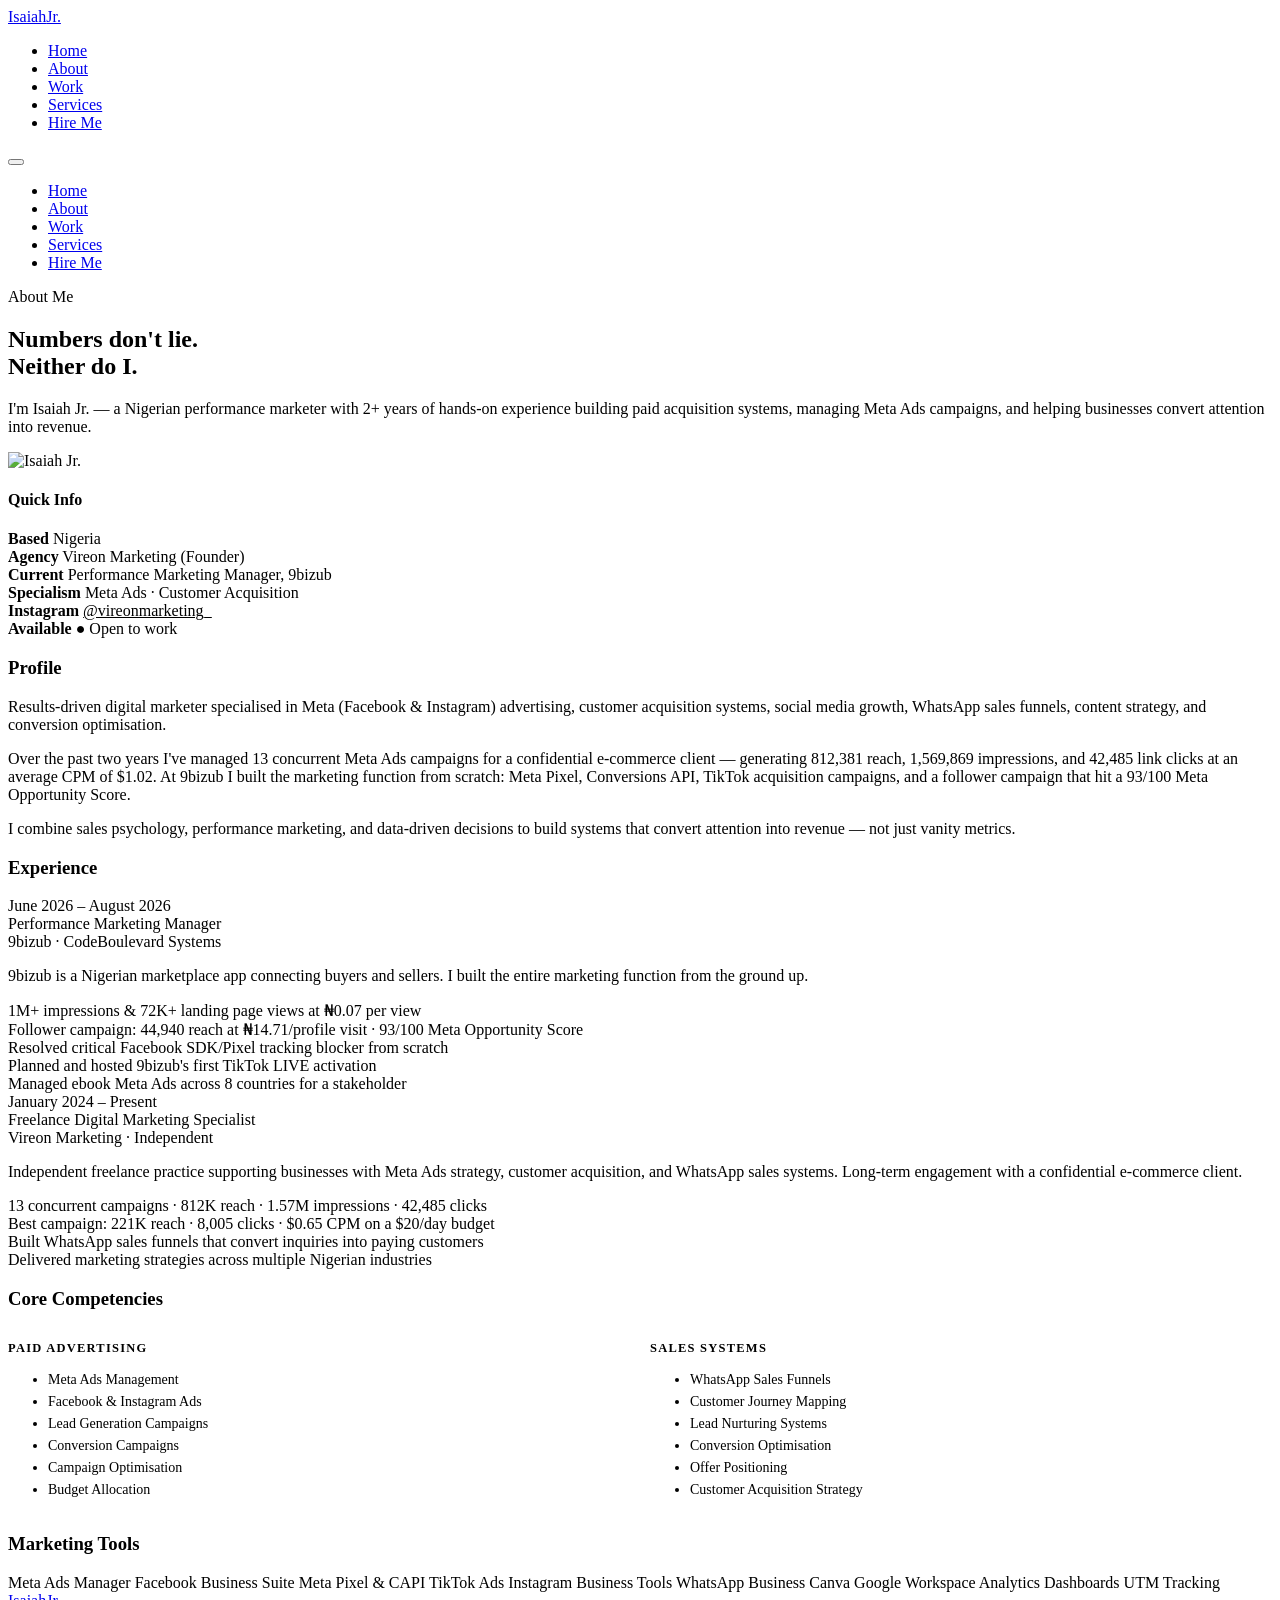
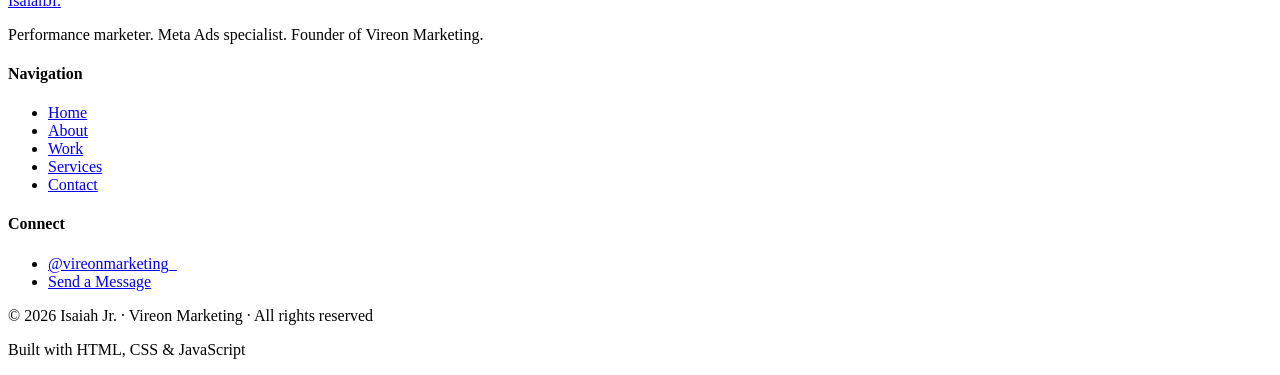
==== about.html @ 8ff554e5 "Add files via upload" ====
<!DOCTYPE html>
<html lang="en">
<head>
  <meta charset="UTF-8" />
  <meta name="viewport" content="width=device-width, initial-scale=1.0" />
  <title>About — Isaiah Jr.</title>
  <meta name="description" content="Isaiah Jr. — Nigerian performance marketer with 2+ years experience in Meta Ads, customer acquisition, and digital marketing strategy." />
  <link rel="stylesheet" href="css/style.css" />
</head>
<body>

<nav class="navbar">
  <div class="navbar-inner">
    <a href="index.html" class="nav-logo">Isaiah<span>Jr.</span></a>
    <ul class="nav-links">
      <li><a href="index.html">Home</a></li>
      <li><a href="about.html" class="active">About</a></li>
      <li><a href="work.html">Work</a></li>
      <li><a href="services.html">Services</a></li>
      <li><a href="contact.html" class="nav-cta">Hire Me</a></li>
    </ul>
    <button class="hamburger" aria-label="Toggle menu"><span></span><span></span><span></span></button>
  </div>
  <ul class="mobile-menu">
    <li><a href="index.html">Home</a></li>
    <li><a href="about.html">About</a></li>
    <li><a href="work.html">Work</a></li>
    <li><a href="services.html">Services</a></li>
    <li><a href="contact.html">Hire Me</a></li>
  </ul>
</nav>

<main>
  <section class="page-hero">
    <div class="container">
      <span class="eyebrow">About Me</span>
      <h1>Numbers don't lie.<br /><span class="text-red">Neither do I.</span></h1>
      <p>
        I'm Isaiah Jr. — a Nigerian performance marketer with 2+ years of hands-on experience
        building paid acquisition systems, managing Meta Ads campaigns, and helping businesses
        convert attention into revenue.
      </p>
    </div>
  </section>

  <section class="section">
    <div class="container">
      <div class="about-grid">

        <!-- Left: Photo + quick facts -->
        <aside class="about-photo-col reveal">
          <img src="img/isaiah.jpg" alt="Isaiah Jr." class="about-photo" />
          <div class="about-quick">
            <h4>Quick Info</h4>
            <div class="qitem"><strong>Based</strong> Nigeria</div>
            <div class="qitem"><strong>Agency</strong> Vireon Marketing (Founder)</div>
            <div class="qitem"><strong>Current</strong> Performance Marketing Manager, 9bizub</div>
            <div class="qitem"><strong>Specialism</strong> Meta Ads · Customer Acquisition</div>
            <div class="qitem"><strong>Instagram</strong> <a href="https://instagram.com/vireonmarketing_" target="_blank" rel="noopener" style="color:var(--red)">@vireonmarketing_</a></div>
            <div class="qitem"><strong>Available</strong> <span style="color:var(--success)">● Open to work</span></div>
          </div>
        </aside>

        <!-- Right: Content -->
        <div class="about-content">

          <div class="about-block reveal">
            <h3>Profile</h3>
            <p style="margin-bottom:14px;">
              Results-driven digital marketer specialised in Meta (Facebook &amp; Instagram) advertising,
              customer acquisition systems, social media growth, WhatsApp sales funnels, content strategy,
              and conversion optimisation.
            </p>
            <p style="margin-bottom:14px;">
              Over the past two years I've managed 13 concurrent Meta Ads campaigns for a confidential
              e-commerce client — generating 812,381 reach, 1,569,869 impressions, and 42,485 link
              clicks at an average CPM of $1.02. At 9bizub I built the marketing function from scratch:
              Meta Pixel, Conversions API, TikTok acquisition campaigns, and a follower campaign that
              hit a 93/100 Meta Opportunity Score.
            </p>
            <p>
              I combine sales psychology, performance marketing, and data-driven decisions to build
              systems that convert attention into revenue — not just vanity metrics.
            </p>
          </div>

          <div class="about-block reveal d1">
            <h3>Experience</h3>
            <div class="timeline">

              <div class="tl-item">
                <div class="tl-date">June 2026 – August 2026</div>
                <div class="tl-role">Performance Marketing Manager</div>
                <div class="tl-company">9bizub · CodeBoulevard Systems</div>
                <p class="tl-desc">
                  9bizub is a Nigerian marketplace app connecting buyers and sellers. I built
                  the entire marketing function from the ground up.
                </p>
                <div class="tl-wins">
                  <div class="tl-win">1M+ impressions &amp; 72K+ landing page views at ₦0.07 per view</div>
                  <div class="tl-win">Follower campaign: 44,940 reach at ₦14.71/profile visit · 93/100 Meta Opportunity Score</div>
                  <div class="tl-win">Resolved critical Facebook SDK/Pixel tracking blocker from scratch</div>
                  <div class="tl-win">Planned and hosted 9bizub's first TikTok LIVE activation</div>
                  <div class="tl-win">Managed ebook Meta Ads across 8 countries for a stakeholder</div>
                </div>
              </div>

              <div class="tl-item">
                <div class="tl-date">January 2024 – Present</div>
                <div class="tl-role">Freelance Digital Marketing Specialist</div>
                <div class="tl-company">Vireon Marketing · Independent</div>
                <p class="tl-desc">
                  Independent freelance practice supporting businesses with Meta Ads strategy,
                  customer acquisition, and WhatsApp sales systems. Long-term engagement with
                  a confidential e-commerce client.
                </p>
                <div class="tl-wins">
                  <div class="tl-win">13 concurrent campaigns · 812K reach · 1.57M impressions · 42,485 clicks</div>
                  <div class="tl-win">Best campaign: 221K reach · 8,005 clicks · $0.65 CPM on a $20/day budget</div>
                  <div class="tl-win">Built WhatsApp sales funnels that convert inquiries into paying customers</div>
                  <div class="tl-win">Delivered marketing strategies across multiple Nigerian industries</div>
                </div>
              </div>

            </div>
          </div>

          <div class="about-block reveal d2">
            <h3>Core Competencies</h3>
            <div style="display:grid;grid-template-columns:1fr 1fr;gap:20px;margin-top:4px;">
              <div>
                <p style="font-size:.78rem;font-weight:700;letter-spacing:.1em;text-transform:uppercase;color:var(--red);margin-bottom:10px;">Paid Advertising</p>
                <ul style="display:flex;flex-direction:column;gap:6px;">
                  <li style="font-size:.875rem;color:var(--muted);">Meta Ads Management</li>
                  <li style="font-size:.875rem;color:var(--muted);">Facebook &amp; Instagram Ads</li>
                  <li style="font-size:.875rem;color:var(--muted);">Lead Generation Campaigns</li>
                  <li style="font-size:.875rem;color:var(--muted);">Conversion Campaigns</li>
                  <li style="font-size:.875rem;color:var(--muted);">Campaign Optimisation</li>
                  <li style="font-size:.875rem;color:var(--muted);">Budget Allocation</li>
                </ul>
              </div>
              <div>
                <p style="font-size:.78rem;font-weight:700;letter-spacing:.1em;text-transform:uppercase;color:var(--red);margin-bottom:10px;">Sales Systems</p>
                <ul style="display:flex;flex-direction:column;gap:6px;">
                  <li style="font-size:.875rem;color:var(--muted);">WhatsApp Sales Funnels</li>
                  <li style="font-size:.875rem;color:var(--muted);">Customer Journey Mapping</li>
                  <li style="font-size:.875rem;color:var(--muted);">Lead Nurturing Systems</li>
                  <li style="font-size:.875rem;color:var(--muted);">Conversion Optimisation</li>
                  <li style="font-size:.875rem;color:var(--muted);">Offer Positioning</li>
                  <li style="font-size:.875rem;color:var(--muted);">Customer Acquisition Strategy</li>
                </ul>
              </div>
            </div>
          </div>

          <div class="about-block reveal d3">
            <h3>Marketing Tools</h3>
            <div class="tools-grid">
              <span class="tool-pill"><span class="tool-dot"></span>Meta Ads Manager</span>
              <span class="tool-pill"><span class="tool-dot"></span>Facebook Business Suite</span>
              <span class="tool-pill"><span class="tool-dot"></span>Meta Pixel &amp; CAPI</span>
              <span class="tool-pill"><span class="tool-dot"></span>TikTok Ads</span>
              <span class="tool-pill"><span class="tool-dot"></span>Instagram Business Tools</span>
              <span class="tool-pill"><span class="tool-dot"></span>WhatsApp Business</span>
              <span class="tool-pill"><span class="tool-dot"></span>Canva</span>
              <span class="tool-pill"><span class="tool-dot"></span>Google Workspace</span>
              <span class="tool-pill"><span class="tool-dot"></span>Analytics Dashboards</span>
              <span class="tool-pill"><span class="tool-dot"></span>UTM Tracking</span>
            </div>
          </div>

        </div>
      </div>
    </div>
  </section>
</main>

<footer>
  <div class="footer-inner">
    <div class="footer-top">
      <div class="footer-brand">
        <a href="index.html" class="nav-logo">Isaiah<span>Jr.</span></a>
        <p>Performance marketer. Meta Ads specialist. Founder of Vireon Marketing.</p>
      </div>
      <nav class="footer-col">
        <h4>Navigation</h4>
        <ul>
          <li><a href="index.html">Home</a></li>
          <li><a href="about.html">About</a></li>
          <li><a href="work.html">Work</a></li>
          <li><a href="services.html">Services</a></li>
          <li><a href="contact.html">Contact</a></li>
        </ul>
      </nav>
      <div class="footer-col">
        <h4>Connect</h4>
        <ul>
          <li><a href="https://instagram.com/vireonmarketing_" target="_blank" rel="noopener">@vireonmarketing_</a></li>
          <li><a href="contact.html">Send a Message</a></li>
        </ul>
      </div>
    </div>
    <div class="footer-bottom">
      <p class="text-muted">&copy; 2026 Isaiah Jr. · Vireon Marketing · All rights reserved</p>
      <p class="text-muted">Built with HTML, CSS &amp; JavaScript</p>
    </div>
  </div>
</footer>

<script src="js/main.js"></script>
</body>
</html>
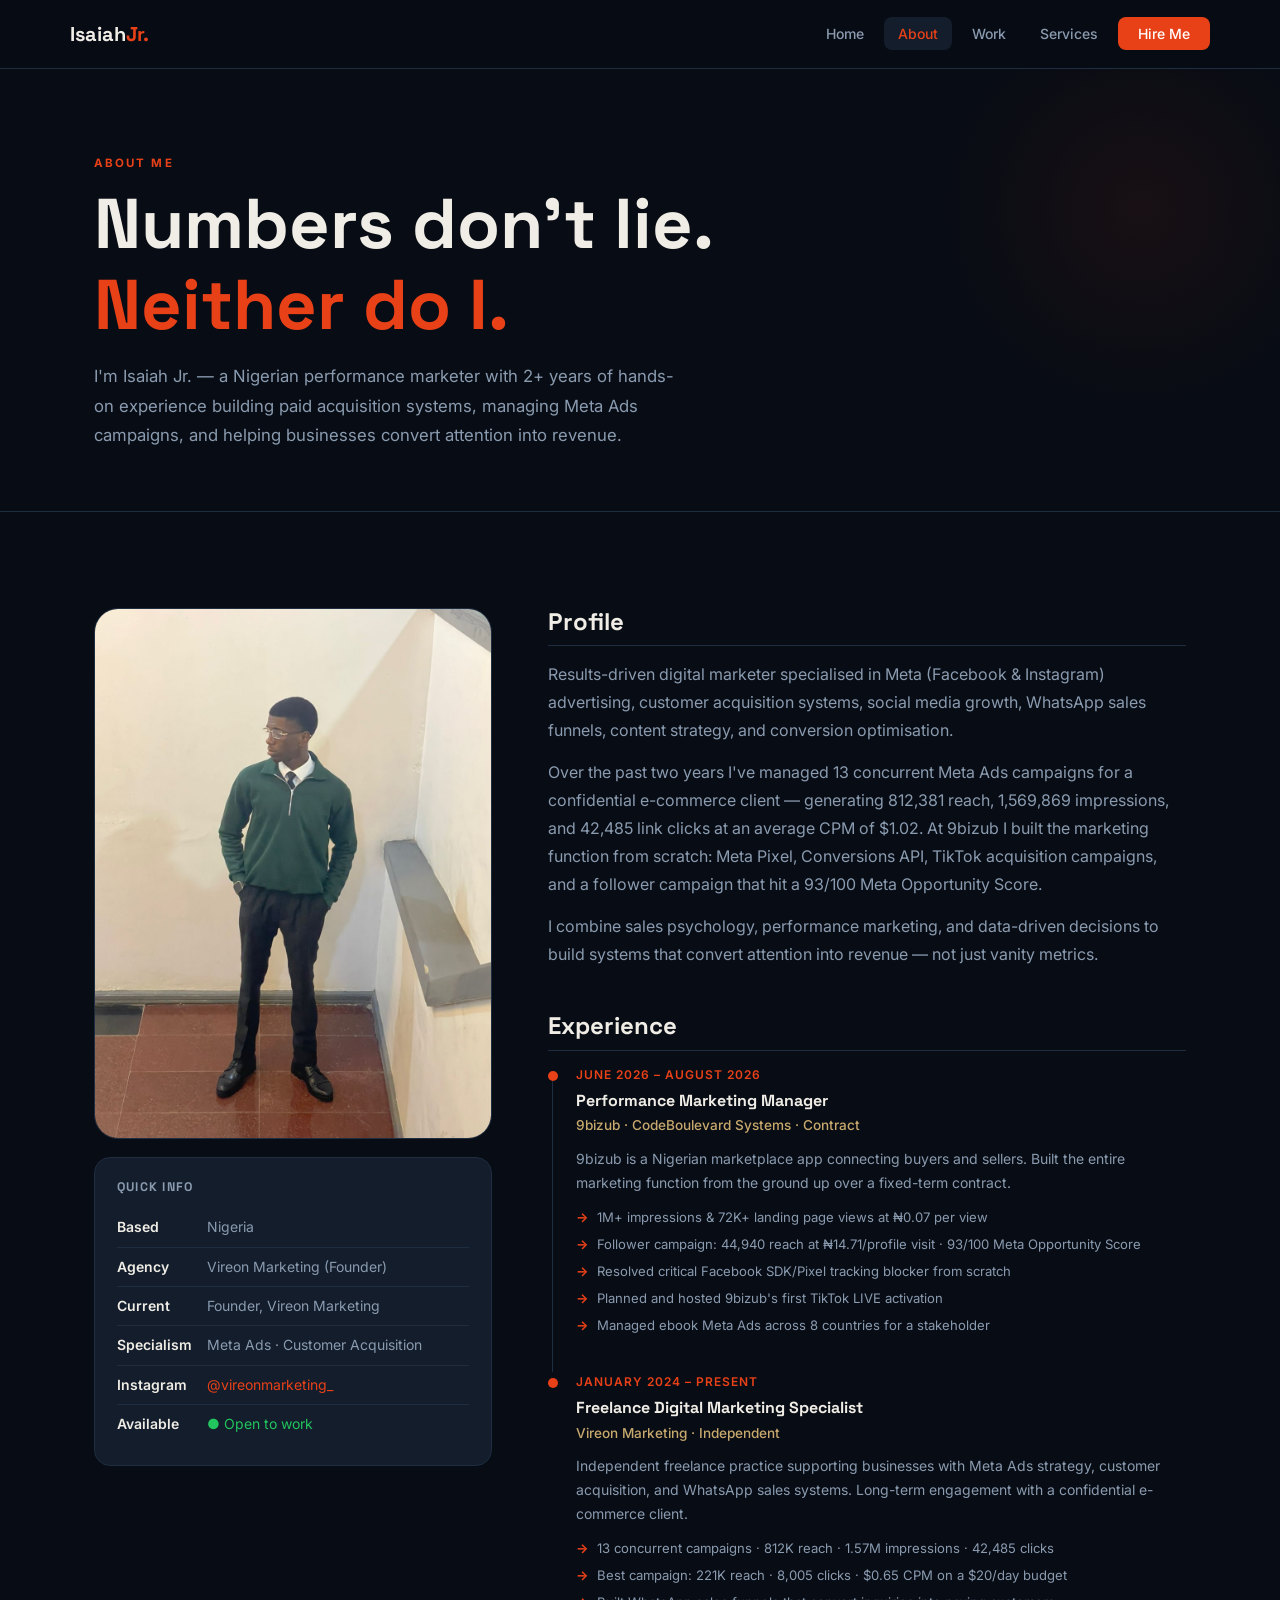
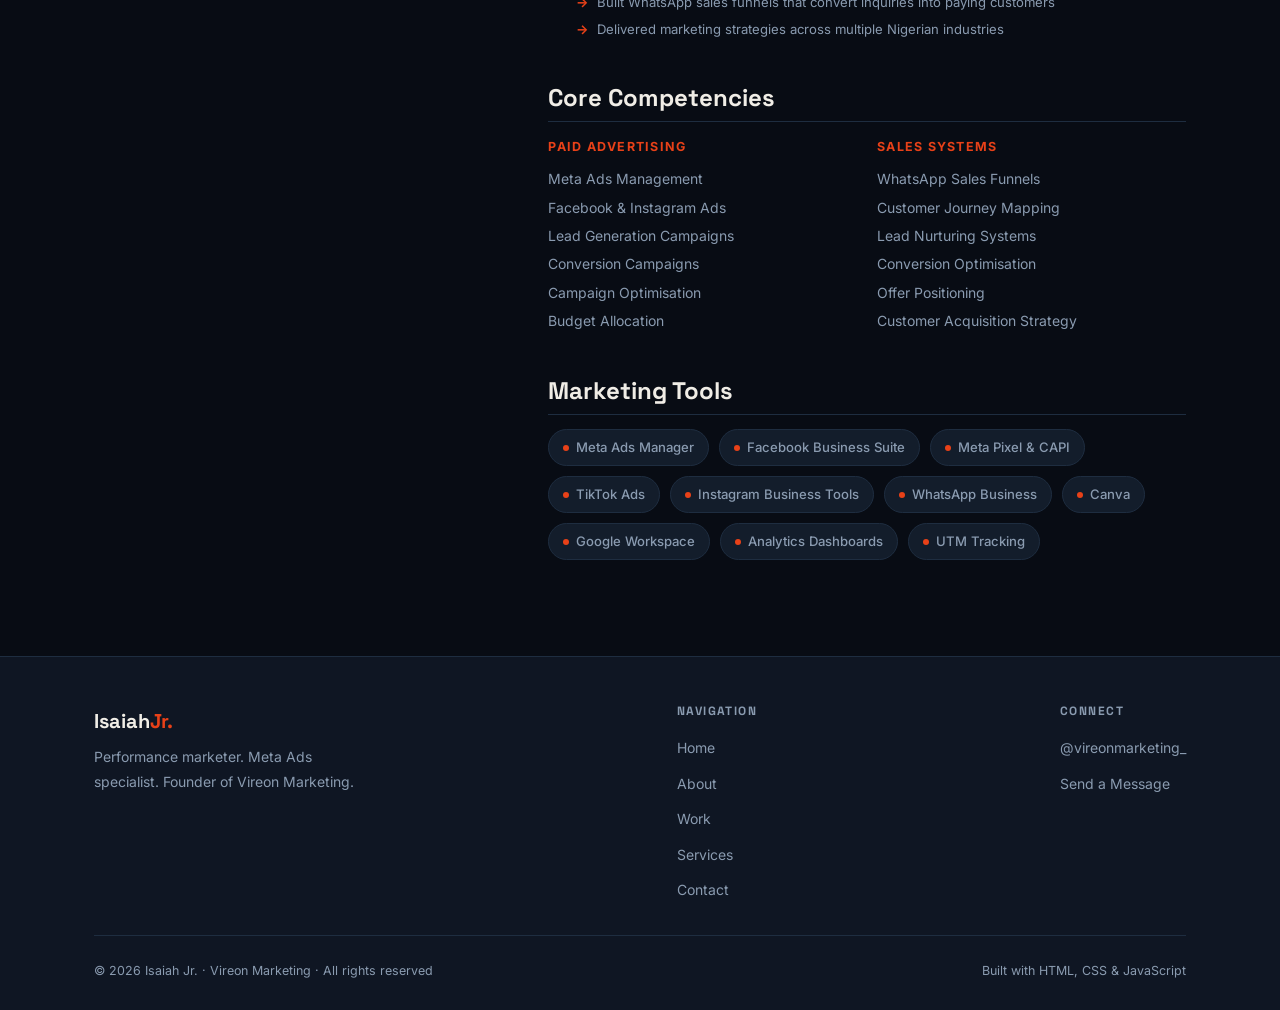
==== commit 86c2db19: "Update about.html" ====
--- a/about.html
+++ b/about.html
@@ -10,6 +10,7 @@
 <body>
 
 <nav class="navbar">
+  <input type="checkbox" id="nav-toggle" />
   <div class="navbar-inner">
     <a href="index.html" class="nav-logo">Isaiah<span>Jr.</span></a>
     <ul class="nav-links">
@@ -19,7 +20,9 @@
       <li><a href="services.html">Services</a></li>
       <li><a href="contact.html" class="nav-cta">Hire Me</a></li>
     </ul>
-    <button class="hamburger" aria-label="Toggle menu"><span></span><span></span><span></span></button>
+    <label for="nav-toggle" class="hamburger" aria-label="Toggle menu">
+      <span></span><span></span><span></span>
+    </label>
   </div>
   <ul class="mobile-menu">
     <li><a href="index.html">Home</a></li>
@@ -47,24 +50,22 @@
     <div class="container">
       <div class="about-grid">
 
-        <!-- Left: Photo + quick facts -->
-        <aside class="about-photo-col reveal">
+        <aside class="about-photo-col">
           <img src="img/isaiah.jpg" alt="Isaiah Jr." class="about-photo" />
           <div class="about-quick">
             <h4>Quick Info</h4>
             <div class="qitem"><strong>Based</strong> Nigeria</div>
             <div class="qitem"><strong>Agency</strong> Vireon Marketing (Founder)</div>
-            <div class="qitem"><strong>Current</strong> Performance Marketing Manager, 9bizub</div>
+            <div class="qitem"><strong>Current</strong> Founder, Vireon Marketing</div>
             <div class="qitem"><strong>Specialism</strong> Meta Ads · Customer Acquisition</div>
             <div class="qitem"><strong>Instagram</strong> <a href="https://instagram.com/vireonmarketing_" target="_blank" rel="noopener" style="color:var(--red)">@vireonmarketing_</a></div>
             <div class="qitem"><strong>Available</strong> <span style="color:var(--success)">● Open to work</span></div>
           </div>
         </aside>
 
-        <!-- Right: Content -->
         <div class="about-content">
 
-          <div class="about-block reveal">
+          <div class="about-block">
             <h3>Profile</h3>
             <p style="margin-bottom:14px;">
               Results-driven digital marketer specialised in Meta (Facebook &amp; Instagram) advertising,
@@ -84,17 +85,17 @@
             </p>
           </div>
 
-          <div class="about-block reveal d1">
+          <div class="about-block">
             <h3>Experience</h3>
             <div class="timeline">
 
               <div class="tl-item">
                 <div class="tl-date">June 2026 – August 2026</div>
                 <div class="tl-role">Performance Marketing Manager</div>
-                <div class="tl-company">9bizub · CodeBoulevard Systems</div>
+                <div class="tl-company">9bizub · CodeBoulevard Systems · Contract</div>
                 <p class="tl-desc">
-                  9bizub is a Nigerian marketplace app connecting buyers and sellers. I built
-                  the entire marketing function from the ground up.
+                  9bizub is a Nigerian marketplace app connecting buyers and sellers. Built the
+                  entire marketing function from the ground up over a fixed-term contract.
                 </p>
                 <div class="tl-wins">
                   <div class="tl-win">1M+ impressions &amp; 72K+ landing page views at ₦0.07 per view</div>
@@ -125,7 +126,7 @@
             </div>
           </div>
 
-          <div class="about-block reveal d2">
+          <div class="about-block">
             <h3>Core Competencies</h3>
             <div style="display:grid;grid-template-columns:1fr 1fr;gap:20px;margin-top:4px;">
               <div>
@@ -153,7 +154,7 @@
             </div>
           </div>
 
-          <div class="about-block reveal d3">
+          <div class="about-block">
             <h3>Marketing Tools</h3>
             <div class="tools-grid">
               <span class="tool-pill"><span class="tool-dot"></span>Meta Ads Manager</span>
--- a/css/style.css
+++ b/css/style.css
@@ -0,0 +1,311 @@
+/* ============================================
+   ISAIAH JR. — PROFESSIONAL PORTFOLIO
+   Performance Marketing | Meta Ads Specialist
+   ============================================ */
+
+@import url('https://fonts.googleapis.com/css2?family=Space+Grotesk:wght@300;400;500;600;700&family=Inter:wght@300;400;500;600&display=swap');
+
+:root {
+  --bg:        #080C14;
+  --bg2:       #0F1623;
+  --bg3:       #131D2B;
+  --red:       #E84118;
+  --red2:      #C4360F;
+  --gold:      #C8A96E;
+  --gold2:     #E2C898;
+  --text:      #F0EDE6;
+  --muted:     #8A9BB0;
+  --border:    #1E2D40;
+  --success:   #22C55E;
+  --danger:    #EF4444;
+  --fd:        'Space Grotesk', sans-serif;
+  --fb:        'Inter', sans-serif;
+  --r:         8px;
+  --rl:        16px;
+  --rx:        24px;
+  --sh:        0 4px 24px rgba(0,0,0,.35);
+  --shl:       0 12px 48px rgba(0,0,0,.5);
+  --ease:      all .3s cubic-bezier(.4,0,.2,1);
+}
+
+*,*::before,*::after{box-sizing:border-box;margin:0;padding:0}
+html{scroll-behavior:smooth;font-size:16px}
+body{background:var(--bg);color:var(--text);font-family:var(--fb);line-height:1.6;overflow-x:hidden}
+img{max-width:100%;display:block}
+a{color:inherit;text-decoration:none}
+ul{list-style:none}
+button{cursor:pointer;border:none;background:none;font-family:inherit}
+input,textarea,select{font-family:inherit}
+
+h1,h2,h3,h4{font-family:var(--fd);font-weight:700;line-height:1.15}
+h1{font-size:clamp(2.6rem,5.5vw,4.4rem)}
+h2{font-size:clamp(1.8rem,3.5vw,2.8rem)}
+h3{font-size:clamp(1.1rem,2vw,1.5rem)}
+h4{font-size:1rem}
+p{color:var(--muted);line-height:1.75}
+
+/* ---- LAYOUT ---- */
+.container{max-width:1140px;margin:0 auto;padding:0 24px}
+.section{padding:96px 0}
+.section-sm{padding:64px 0}
+.eyebrow{display:inline-block;font-size:.72rem;font-weight:700;letter-spacing:.18em;text-transform:uppercase;color:var(--red);margin-bottom:12px}
+.divider-red{height:3px;width:48px;background:var(--red);border-radius:2px;margin:14px 0 0}
+.divider-red.center{margin:14px auto 0}
+.text-red{color:var(--red)}
+.text-gold{color:var(--gold)}
+.text-muted{color:var(--muted)}
+
+/* ---- NAV ---- */
+.navbar{position:sticky;top:0;z-index:1000;background:rgba(8,12,20,.92);backdrop-filter:blur(14px);border-bottom:1px solid var(--border);padding:0 24px}
+.navbar-inner{max-width:1140px;margin:0 auto;display:flex;align-items:center;justify-content:space-between;height:68px}
+.nav-logo{font-family:var(--fd);font-size:1.25rem;font-weight:700;color:var(--text)}
+.nav-logo span{color:var(--red)}
+.nav-links{display:flex;align-items:center;gap:6px}
+.nav-links a{font-size:.875rem;font-weight:500;color:var(--muted);padding:8px 14px;border-radius:var(--r);transition:var(--ease)}
+.nav-links a:hover,.nav-links a.active{color:var(--text);background:var(--bg3)}
+.nav-links a.active{color:var(--red)}
+.nav-cta{background:var(--red)!important;color:#fff!important;padding:8px 20px!important}
+.nav-cta:hover{background:var(--red2)!important}
+.hamburger{display:none;flex-direction:column;gap:5px;padding:8px;border-radius:var(--r);transition:var(--ease);cursor:pointer}
+.hamburger span{display:block;width:24px;height:2px;background:var(--text);border-radius:2px;transition:var(--ease)}
+.mobile-menu{display:none;flex-direction:column;padding:12px 0 20px;border-top:1px solid var(--border);gap:4px}
+.mobile-menu a{font-size:.95rem;font-weight:500;color:var(--muted);padding:12px 16px;border-radius:var(--r);transition:var(--ease)}
+.mobile-menu a:hover,.mobile-menu a.active{color:var(--text);background:var(--bg3)}
+
+/* ---- NAV MOBILE TOGGLE (CSS only) ---- */
+#nav-toggle{display:none}
+#nav-toggle:checked ~ .mobile-menu{display:flex}
+#nav-toggle:checked ~ .navbar-inner .hamburger span:nth-child(1){transform:translateY(7px) rotate(45deg)}
+#nav-toggle:checked ~ .navbar-inner .hamburger span:nth-child(2){opacity:0}
+#nav-toggle:checked ~ .navbar-inner .hamburger span:nth-child(3){transform:translateY(-7px) rotate(-45deg)}
+
+/* ---- BUTTONS ---- */
+.btn{display:inline-flex;align-items:center;gap:8px;padding:13px 28px;border-radius:var(--r);font-family:var(--fd);font-size:.9rem;font-weight:600;letter-spacing:.02em;transition:var(--ease);cursor:pointer}
+.btn-red{background:var(--red);color:#fff}
+.btn-red:hover{background:var(--red2);transform:translateY(-2px);box-shadow:0 8px 24px rgba(232,65,24,.35)}
+.btn-outline{background:transparent;color:var(--text);border:1.5px solid var(--border)}
+.btn-outline:hover{border-color:var(--muted);transform:translateY(-2px)}
+
+/* ---- CARDS ---- */
+.card{background:var(--bg3);border:1px solid var(--border);border-radius:var(--rl);transition:var(--ease);overflow:hidden}
+.card:hover{border-color:rgba(232,65,24,.3);transform:translateY(-4px);box-shadow:var(--shl)}
+
+/* ---- TAGS ---- */
+.tag{display:inline-block;font-size:.7rem;font-weight:700;letter-spacing:.08em;text-transform:uppercase;padding:4px 10px;border-radius:100px;border:1px solid}
+.tag-red{color:var(--red);border-color:rgba(232,65,24,.3);background:rgba(232,65,24,.08)}
+.tag-gold{color:var(--gold);border-color:rgba(200,169,110,.3);background:rgba(200,169,110,.08)}
+.tag-blue{color:#60A5FA;border-color:rgba(96,165,250,.3);background:rgba(96,165,250,.08)}
+.tag-green{color:var(--success);border-color:rgba(34,197,94,.3);background:rgba(34,197,94,.08)}
+
+/* ---- PAGE HERO ---- */
+.page-hero{padding:80px 0 60px;border-bottom:1px solid var(--border);position:relative;overflow:hidden}
+.page-hero::before{content:'';position:absolute;top:-60px;right:-60px;width:400px;height:400px;background:radial-gradient(circle,rgba(232,65,24,.07) 0%,transparent 70%);pointer-events:none}
+.page-hero h1{color:var(--text)}
+.page-hero p{max-width:580px;margin-top:16px;font-size:1.05rem}
+
+/* ---- SCROLL REVEAL ---- */
+.reveal{opacity:1;transform:translateY(0);transition:opacity .6s ease,transform .6s ease}
+.reveal.visible{opacity:1;transform:translateY(0)}
+.d1{transition-delay:.1s}.d2{transition-delay:.2s}.d3{transition-delay:.3s}.d4{transition-delay:.4s}
+
+/* ---- FOOTER ---- */
+footer{background:var(--bg2);border-top:1px solid var(--border);padding:48px 0 28px}
+.footer-inner{max-width:1140px;margin:0 auto;padding:0 24px;display:flex;flex-direction:column;gap:32px}
+.footer-top{display:flex;justify-content:space-between;align-items:flex-start;gap:32px;flex-wrap:wrap}
+.footer-brand p{font-size:.875rem;max-width:280px;margin-top:8px}
+.footer-col h4{font-family:var(--fd);font-size:.75rem;letter-spacing:.12em;text-transform:uppercase;color:var(--muted);margin-bottom:16px}
+.footer-col ul{display:flex;flex-direction:column;gap:10px}
+.footer-col ul a{font-size:.875rem;color:var(--muted);transition:var(--ease)}
+.footer-col ul a:hover{color:var(--text)}
+.footer-bottom{padding-top:24px;border-top:1px solid var(--border);display:flex;justify-content:space-between;align-items:center;flex-wrap:wrap;gap:12px}
+.footer-bottom p{font-size:.78rem}
+
+/* ============================================
+   HOME PAGE
+   ============================================ */
+.hero{min-height:92vh;display:flex;align-items:center;position:relative;overflow:hidden;padding:80px 0}
+.hero::before{content:'';position:absolute;top:-120px;right:-120px;width:700px;height:700px;background:radial-gradient(circle,rgba(232,65,24,.09) 0%,transparent 65%);pointer-events:none}
+.hero::after{content:'';position:absolute;bottom:-60px;left:-60px;width:500px;height:500px;background:radial-gradient(circle,rgba(200,169,110,.05) 0%,transparent 65%);pointer-events:none}
+.hero-grid{display:grid;grid-template-columns:1.1fr 1fr;align-items:center;gap:64px}
+.hero-content{position:relative;z-index:1}
+.hero-label{display:inline-flex;align-items:center;gap:10px;font-size:.75rem;font-weight:700;letter-spacing:.15em;text-transform:uppercase;color:var(--red);margin-bottom:22px}
+.hero-label::before{content:'';display:block;width:32px;height:2px;background:var(--red)}
+.hero-title{color:var(--text);margin-bottom:22px}
+.hero-title em{color:var(--gold);font-style:normal;display:block}
+.hero-desc{font-size:1.05rem;max-width:500px;margin-bottom:36px}
+.hero-cta{display:flex;gap:14px;flex-wrap:wrap}
+.hero-visual{position:relative;z-index:1;display:flex;justify-content:center}
+.photo-frame{position:relative;display:inline-block}
+.photo-frame::before{content:'';position:absolute;inset:-3px;background:linear-gradient(135deg,var(--red),var(--gold),transparent);border-radius:var(--rx);z-index:-1}
+.hero-photo{width:100%;max-width:400px;aspect-ratio:3/4;object-fit:cover;object-position:center top;border-radius:var(--rx);display:block}
+.photo-badge{position:absolute;bottom:-14px;left:-14px;background:var(--bg2);border:1px solid var(--border);border-radius:var(--rl);padding:12px 16px;display:flex;align-items:center;gap:12px;box-shadow:var(--sh)}
+.badge-dot{width:10px;height:10px;border-radius:50%;background:var(--success);box-shadow:0 0 0 3px rgba(34,197,94,.2);flex-shrink:0}
+.badge-text{font-size:.78rem}
+.badge-text strong{display:block;font-family:var(--fd);font-size:.85rem;color:var(--text)}
+
+/* Stats bar */
+.stats-bar{background:var(--bg2);border-top:1px solid var(--border);border-bottom:1px solid var(--border);padding:44px 0}
+.stats-grid{display:grid;grid-template-columns:repeat(4,1fr);gap:28px;text-align:center}
+.stat-num{font-family:var(--fd);font-size:2.5rem;font-weight:700;color:var(--text);line-height:1;margin-bottom:6px}
+.stat-num .suf{color:var(--red)}
+.stat-lbl{font-size:.72rem;font-weight:600;letter-spacing:.1em;text-transform:uppercase;color:var(--muted)}
+
+/* What I do */
+.services-preview{display:grid;grid-template-columns:repeat(2,1fr);gap:20px}
+.sp-card{padding:28px}
+.sp-icon{font-size:2rem;margin-bottom:14px}
+.sp-card h3{color:var(--text);margin-bottom:8px;font-size:1.1rem}
+
+/* Featured result */
+.result-banner{background:linear-gradient(135deg,rgba(232,65,24,.08),rgba(200,169,110,.06));border:1px solid rgba(232,65,24,.2);border-radius:var(--rx);padding:48px;display:grid;grid-template-columns:1fr 1fr;gap:48px;align-items:center}
+.result-nums{display:grid;grid-template-columns:repeat(2,1fr);gap:20px}
+.rnum{padding:20px;background:rgba(8,12,20,.5);border:1px solid var(--border);border-radius:var(--rl);text-align:center}
+.rnum-val{font-family:var(--fd);font-size:1.8rem;font-weight:700;color:var(--red);line-height:1;display:block;margin-bottom:4px}
+.rnum-lbl{font-size:.7rem;text-transform:uppercase;letter-spacing:.08em}
+
+/* ============================================
+   ABOUT PAGE
+   ============================================ */
+.about-grid{display:grid;grid-template-columns:1fr 1.6fr;gap:56px;align-items:start}
+.about-photo-col{position:sticky;top:88px}
+.about-photo{width:100%;aspect-ratio:3/4;object-fit:cover;object-position:center top;border-radius:var(--rx);border:1px solid var(--border);display:block}
+.about-quick{background:var(--bg3);border:1px solid var(--border);border-radius:var(--rl);padding:22px;margin-top:18px}
+.about-quick h4{font-family:var(--fd);font-size:.78rem;letter-spacing:.1em;text-transform:uppercase;color:var(--muted);margin-bottom:14px}
+.qitem{display:flex;gap:10px;font-size:.875rem;color:var(--muted);padding:8px 0;border-bottom:1px solid var(--border)}
+.qitem:last-child{border-bottom:none}
+.qitem strong{color:var(--text);font-weight:600;min-width:80px;flex-shrink:0}
+.about-content{display:flex;flex-direction:column;gap:44px}
+.about-block h3{color:var(--text);margin-bottom:14px;padding-bottom:10px;border-bottom:1px solid var(--border)}
+
+/* Experience timeline */
+.timeline{display:flex;flex-direction:column;gap:0}
+.tl-item{position:relative;padding-left:28px;padding-bottom:36px}
+.tl-item::before{content:'';position:absolute;left:0;top:6px;width:10px;height:10px;border-radius:50%;background:var(--red);flex-shrink:0}
+.tl-item::after{content:'';position:absolute;left:4px;top:16px;width:1px;bottom:0;background:var(--border)}
+.tl-item:last-child::after{display:none}
+.tl-item:last-child{padding-bottom:0}
+.tl-date{font-size:.75rem;font-weight:600;letter-spacing:.08em;text-transform:uppercase;color:var(--red);margin-bottom:4px}
+.tl-role{font-family:var(--fd);font-size:1rem;font-weight:700;color:var(--text);margin-bottom:2px}
+.tl-company{font-size:.85rem;color:var(--gold);margin-bottom:10px;font-weight:500}
+.tl-desc{font-size:.875rem;line-height:1.7}
+.tl-wins{margin-top:12px;display:flex;flex-direction:column;gap:6px}
+.tl-win{font-size:.82rem;color:var(--muted);display:flex;gap:8px}
+.tl-win::before{content:'→';color:var(--red);font-weight:700;flex-shrink:0}
+
+/* Tools grid */
+.tools-grid{display:flex;flex-wrap:wrap;gap:10px}
+.tool-pill{display:flex;align-items:center;gap:7px;padding:7px 14px;background:var(--bg3);border:1px solid var(--border);border-radius:100px;font-size:.82rem;font-weight:500;color:var(--muted);transition:var(--ease)}
+.tool-pill:hover{border-color:var(--red);color:var(--text)}
+.tool-dot{width:6px;height:6px;border-radius:50%;background:var(--red);flex-shrink:0}
+
+/* ============================================
+   WORK PAGE
+   ============================================ */
+.work-grid{display:flex;flex-direction:column;gap:48px}
+.case-card{border-radius:var(--rx)}
+.case-header{padding:36px 36px 28px;border-bottom:1px solid var(--border)}
+.case-meta{display:flex;gap:10px;flex-wrap:wrap;margin-bottom:16px}
+.case-header h2{color:var(--text);font-size:1.6rem;margin-bottom:10px}
+.case-header p{font-size:.95rem}
+.case-body{padding:28px 36px;display:grid;grid-template-columns:1fr 1fr;gap:32px}
+.case-section h4{font-family:var(--fd);font-size:.78rem;letter-spacing:.1em;text-transform:uppercase;color:var(--muted);margin-bottom:14px}
+.case-results{display:grid;grid-template-columns:repeat(2,1fr);gap:12px}
+.cr-box{background:var(--bg2);border:1px solid var(--border);border-radius:var(--rl);padding:16px;text-align:center}
+.cr-val{font-family:var(--fd);font-size:1.5rem;font-weight:700;color:var(--red);display:block;margin-bottom:3px;line-height:1}
+.cr-lbl{font-size:.68rem;text-transform:uppercase;letter-spacing:.08em}
+.case-points{display:flex;flex-direction:column;gap:8px}
+.case-point{font-size:.875rem;color:var(--muted);display:flex;gap:8px;line-height:1.6}
+.case-point::before{content:'✓';color:var(--success);font-weight:700;flex-shrink:0;margin-top:1px}
+
+/* ============================================
+   SERVICES PAGE
+   ============================================ */
+.services-grid{display:grid;grid-template-columns:repeat(2,1fr);gap:24px}
+.service-card{padding:36px}
+.service-num{font-family:var(--fd);font-size:2.5rem;font-weight:700;color:rgba(232,65,24,.15);line-height:1;margin-bottom:16px}
+.service-card h3{color:var(--text);margin-bottom:12px}
+.service-list{margin-top:16px;display:flex;flex-direction:column;gap:8px}
+.service-item{font-size:.875rem;color:var(--muted);display:flex;gap:8px}
+.service-item::before{content:'→';color:var(--red);font-weight:700;flex-shrink:0}
+.process-grid{display:grid;grid-template-columns:repeat(4,1fr);gap:20px}
+.process-step{text-align:center;padding:28px 20px}
+.step-num{font-family:var(--fd);font-size:2rem;font-weight:700;color:var(--red);line-height:1;margin-bottom:12px}
+.process-step h4{color:var(--text);margin-bottom:8px;font-size:.95rem}
+
+/* ============================================
+   CONTACT PAGE
+   ============================================ */
+.contact-grid{display:grid;grid-template-columns:1fr 1.5fr;gap:56px;align-items:start}
+.contact-info{display:flex;flex-direction:column;gap:28px}
+.contact-intro h2{color:var(--text);margin-bottom:12px}
+.contact-items{display:flex;flex-direction:column;gap:16px}
+.ci{display:flex;gap:14px;align-items:flex-start}
+.ci-icon{width:42px;height:42px;background:var(--bg3);border:1px solid var(--border);border-radius:var(--r);display:flex;align-items:center;justify-content:center;font-size:1rem;flex-shrink:0}
+.ci-text strong{display:block;color:var(--text);font-size:.88rem;margin-bottom:2px}
+.ci-text span{font-size:.83rem}
+.avail-card{background:linear-gradient(135deg,rgba(34,197,94,.06),rgba(34,197,94,.03));border:1px solid rgba(34,197,94,.2);border-radius:var(--rl);padding:22px}
+.avail-dot{width:8px;height:8px;border-radius:50%;background:var(--success);box-shadow:0 0 0 3px rgba(34,197,94,.2);display:inline-block;margin-right:8px}
+.avail-card h4{color:var(--text);font-family:var(--fd);font-size:.95rem;margin-bottom:6px}
+.contact-form-wrap{background:var(--bg3);border:1px solid var(--border);border-radius:var(--rx);padding:40px}
+.contact-form-wrap h3{color:var(--text);margin-bottom:26px}
+.fg{margin-bottom:18px}
+.fg label{display:block;font-size:.78rem;font-weight:700;letter-spacing:.06em;text-transform:uppercase;color:var(--muted);margin-bottom:7px}
+.fi{width:100%;background:var(--bg2);border:1.5px solid var(--border);border-radius:var(--r);padding:12px 16px;color:var(--text);font-size:.95rem;transition:var(--ease);outline:none}
+.fi::placeholder{color:var(--muted)}
+.fi:focus{border-color:var(--red);box-shadow:0 0 0 3px rgba(232,65,24,.1)}
+textarea.fi{min-height:130px;resize:vertical}
+.fg.error .fi{border-color:var(--danger)}
+.err-msg{display:none;font-size:.78rem;color:var(--danger);margin-top:5px}
+.err-msg.show{display:block}
+.form-row{display:grid;grid-template-columns:1fr 1fr;gap:16px}
+.form-success{display:none;text-align:center;padding:32px}
+.form-success.show{display:block}
+.form-success .si{font-size:3rem;margin-bottom:14px}
+.form-success h3{color:var(--text);margin-bottom:8px}
+.sub-btn{width:100%;justify-content:center;padding:15px;font-size:1rem;margin-top:6px}
+
+/* ============================================
+   RESPONSIVE
+   ============================================ */
+@media(max-width:1024px){
+  .hero-grid{grid-template-columns:1fr;gap:48px;text-align:center}
+  .hero-desc{margin:0 auto 36px}
+  .hero-cta{justify-content:center}
+  .hero-visual{justify-content:center}
+  .photo-badge{left:50%;transform:translateX(-50%);bottom:-14px;white-space:nowrap}
+  .stats-grid{grid-template-columns:repeat(2,1fr)}
+  .services-preview{grid-template-columns:1fr}
+  .result-banner{grid-template-columns:1fr}
+  .about-grid{grid-template-columns:1fr}
+  .about-photo-col{position:static;display:flex;flex-direction:column;align-items:center}
+  .about-photo{max-width:280px}
+  .about-quick{max-width:280px;width:100%}
+  .case-body{grid-template-columns:1fr}
+  .services-grid{grid-template-columns:1fr}
+  .process-grid{grid-template-columns:repeat(2,1fr)}
+  .contact-grid{grid-template-columns:1fr}
+}
+@media(max-width:768px){
+  .section{padding:64px 0}
+  .nav-links{display:none}
+  .hamburger{display:flex}
+  .stats-grid{gap:20px}
+  .case-body{padding:20px}
+  .case-header{padding:24px 20px 20px}
+  .contact-form-wrap{padding:24px}
+  .form-row{grid-template-columns:1fr}
+}
+@media(max-width:480px){
+  .stats-grid{grid-template-columns:1fr 1fr}
+  .stat-num{font-size:2rem}
+  .hero-cta{flex-direction:column;align-items:center}
+  .hero-cta .btn{width:100%;justify-content:center}
+  .result-nums{grid-template-columns:1fr 1fr}
+  .process-grid{grid-template-columns:1fr 1fr}
+  .about-photo{max-width:240px}
+  .about-quick{max-width:240px}
+}
+@media(prefers-reduced-motion:reduce){
+  *,*::before,*::after{animation-duration:.01ms!important;transition-duration:.01ms!important}
+  .reveal{opacity:1;transform:none}
+}
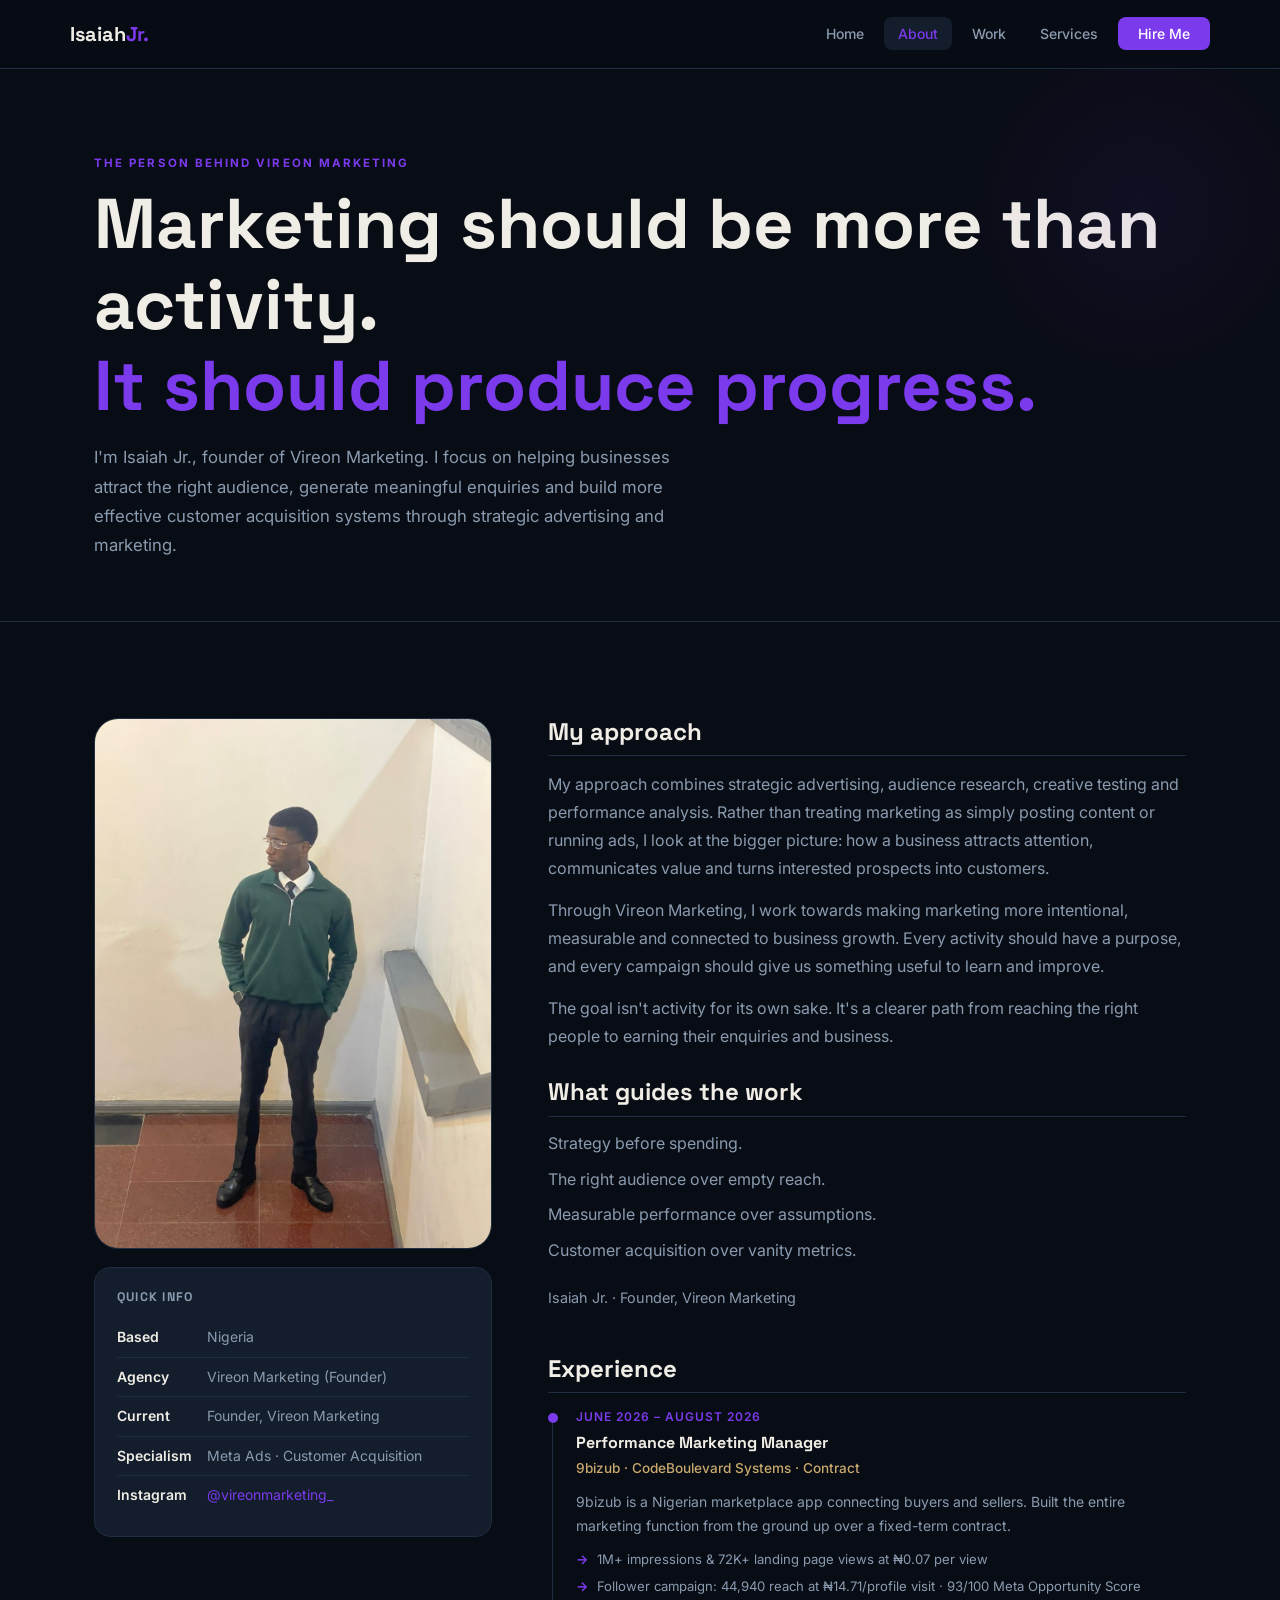
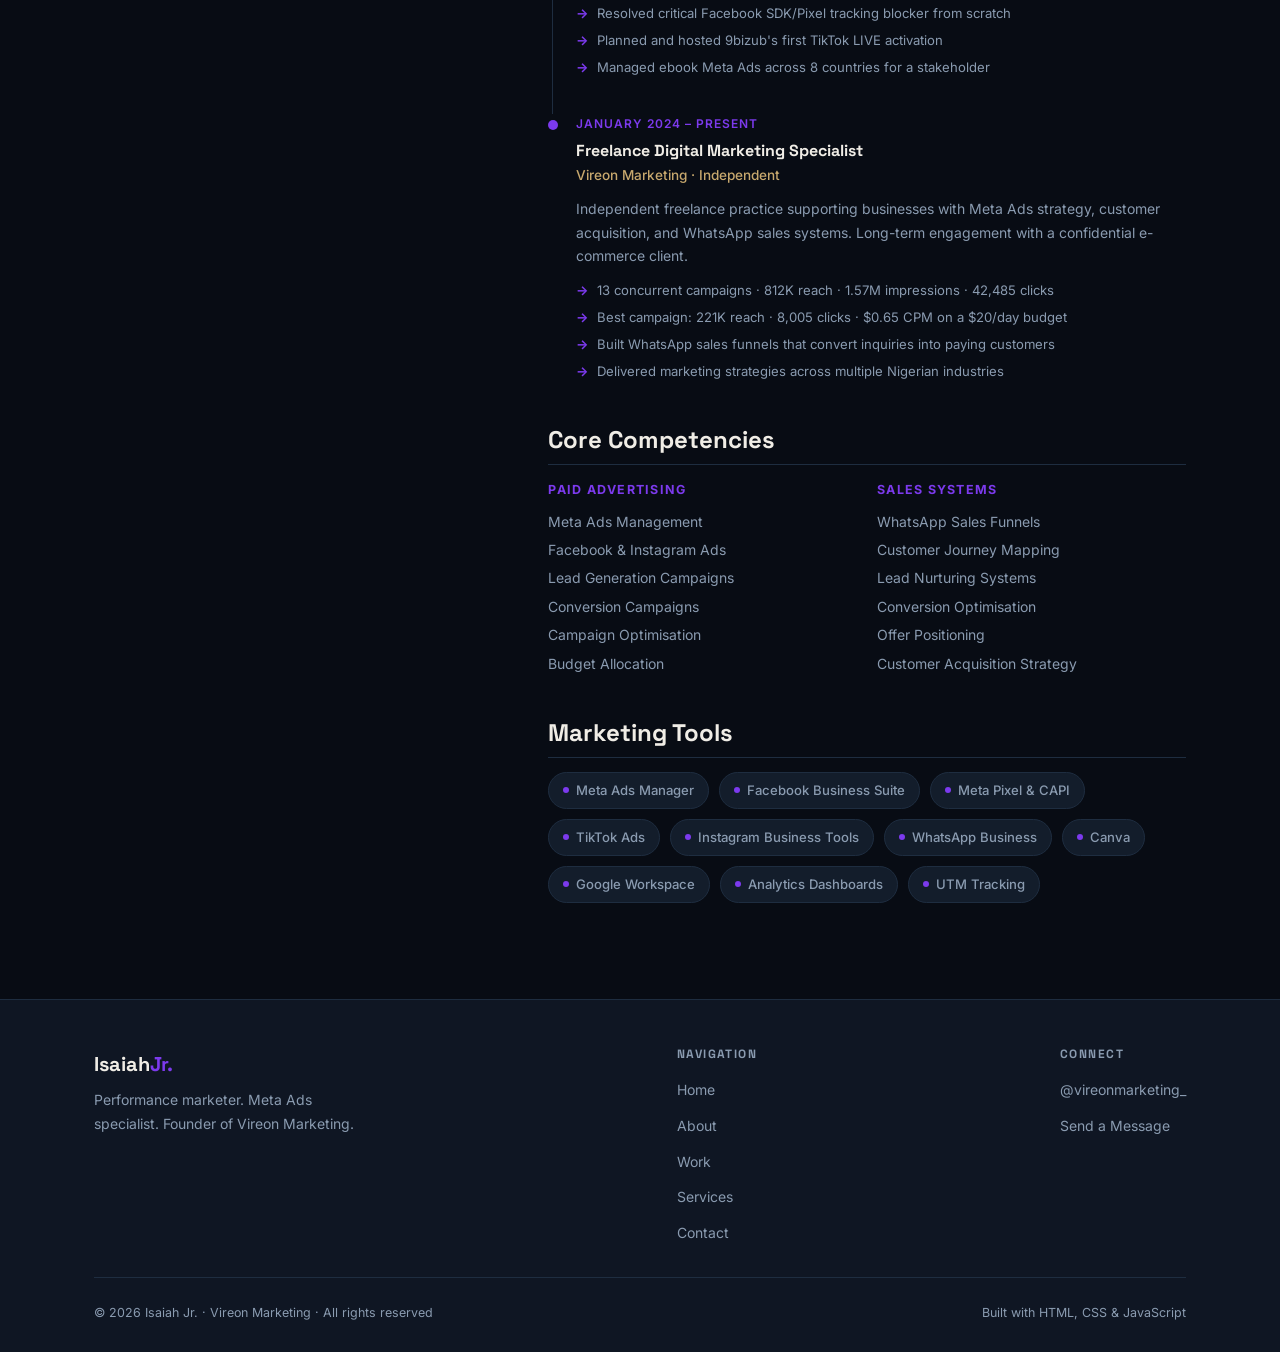
==== commit 99c83ad3: "Refocus About page on Vireon client acquisition" ====
--- a/about.html
+++ b/about.html
@@ -36,12 +36,12 @@
 <main>
   <section class="page-hero">
     <div class="container">
-      <span class="eyebrow">About Me</span>
-      <h1>Numbers don't lie.<br /><span class="text-red">Neither do I.</span></h1>
+      <span class="eyebrow">The person behind Vireon Marketing</span>
+      <h1>Marketing should be more than activity.<br /><span class="text-red">It should produce progress.</span></h1>
       <p>
-        I'm Isaiah Jr. — a Nigerian performance marketer with 2+ years of hands-on experience
-        building paid acquisition systems, managing Meta Ads campaigns, and helping businesses
-        convert attention into revenue.
+        I'm Isaiah Jr., founder of Vireon Marketing. I focus on helping businesses attract the
+        right audience, generate meaningful enquiries and build more effective customer
+        acquisition systems through strategic advertising and marketing.
       </p>
     </div>
   </section>
@@ -59,29 +59,38 @@
             <div class="qitem"><strong>Current</strong> Founder, Vireon Marketing</div>
             <div class="qitem"><strong>Specialism</strong> Meta Ads · Customer Acquisition</div>
             <div class="qitem"><strong>Instagram</strong> <a href="https://instagram.com/vireonmarketing_" target="_blank" rel="noopener" style="color:var(--red)">@vireonmarketing_</a></div>
-            <div class="qitem"><strong>Available</strong> <span style="color:var(--success)">● Open to work</span></div>
+            
           </div>
         </aside>
 
         <div class="about-content">
 
           <div class="about-block">
-            <h3>Profile</h3>
+            <h3>My approach</h3>
             <p style="margin-bottom:14px;">
-              Results-driven digital marketer specialised in Meta (Facebook &amp; Instagram) advertising,
-              customer acquisition systems, social media growth, WhatsApp sales funnels, content strategy,
-              and conversion optimisation.
+              My approach combines strategic advertising, audience research, creative testing and
+              performance analysis. Rather than treating marketing as simply posting content or
+              running ads, I look at the bigger picture: how a business attracts attention,
+              communicates value and turns interested prospects into customers.
             </p>
             <p style="margin-bottom:14px;">
-              Over the past two years I've managed 13 concurrent Meta Ads campaigns for a confidential
-              e-commerce client — generating 812,381 reach, 1,569,869 impressions, and 42,485 link
-              clicks at an average CPM of $1.02. At 9bizub I built the marketing function from scratch:
-              Meta Pixel, Conversions API, TikTok acquisition campaigns, and a follower campaign that
-              hit a 93/100 Meta Opportunity Score.
+              Through Vireon Marketing, I work towards making marketing more intentional,
+              measurable and connected to business growth. Every activity should have a purpose,
+              and every campaign should give us something useful to learn and improve.
             </p>
             <p>
-              I combine sales psychology, performance marketing, and data-driven decisions to build
-              systems that convert attention into revenue — not just vanity metrics.
+              The goal isn't activity for its own sake. It's a clearer path from reaching the
+              right people to earning their enquiries and business.
+            </p>
+            <h3 style="margin-top:28px;">What guides the work</h3>
+            <ul style="display:flex;flex-direction:column;gap:10px;margin-top:12px;">
+              <li style="color:var(--muted);">Strategy before spending.</li>
+              <li style="color:var(--muted);">The right audience over empty reach.</li>
+              <li style="color:var(--muted);">Measurable performance over assumptions.</li>
+              <li style="color:var(--muted);">Customer acquisition over vanity metrics.</li>
+            </ul>
+            <p style="margin-top:22px;color:var(--muted);font-size:.9rem;">
+              Isaiah Jr. · Founder, Vireon Marketing
             </p>
           </div>
 
--- a/css/style.css
+++ b/css/style.css
@@ -9,8 +9,8 @@
   --bg:        #080C14;
   --bg2:       #0F1623;
   --bg3:       #131D2B;
-  --red:       #E84118;
-  --red2:      #C4360F;
+  --red:       #7C3AED;
+  --red2:      #6025C0;
   --gold:      #C8A96E;
   --gold2:     #E2C898;
   --text:      #F0EDE6;
@@ -82,24 +82,24 @@
 /* ---- BUTTONS ---- */
 .btn{display:inline-flex;align-items:center;gap:8px;padding:13px 28px;border-radius:var(--r);font-family:var(--fd);font-size:.9rem;font-weight:600;letter-spacing:.02em;transition:var(--ease);cursor:pointer}
 .btn-red{background:var(--red);color:#fff}
-.btn-red:hover{background:var(--red2);transform:translateY(-2px);box-shadow:0 8px 24px rgba(232,65,24,.35)}
+.btn-red:hover{background:var(--red2);transform:translateY(-2px);box-shadow:0 8px 24px rgba(124,58,237,.35)}
 .btn-outline{background:transparent;color:var(--text);border:1.5px solid var(--border)}
 .btn-outline:hover{border-color:var(--muted);transform:translateY(-2px)}
 
 /* ---- CARDS ---- */
 .card{background:var(--bg3);border:1px solid var(--border);border-radius:var(--rl);transition:var(--ease);overflow:hidden}
-.card:hover{border-color:rgba(232,65,24,.3);transform:translateY(-4px);box-shadow:var(--shl)}
+.card:hover{border-color:rgba(124,58,237,.3);transform:translateY(-4px);box-shadow:var(--shl)}
 
 /* ---- TAGS ---- */
 .tag{display:inline-block;font-size:.7rem;font-weight:700;letter-spacing:.08em;text-transform:uppercase;padding:4px 10px;border-radius:100px;border:1px solid}
-.tag-red{color:var(--red);border-color:rgba(232,65,24,.3);background:rgba(232,65,24,.08)}
+.tag-red{color:var(--red);border-color:rgba(124,58,237,.3);background:rgba(124,58,237,.08)}
 .tag-gold{color:var(--gold);border-color:rgba(200,169,110,.3);background:rgba(200,169,110,.08)}
 .tag-blue{color:#60A5FA;border-color:rgba(96,165,250,.3);background:rgba(96,165,250,.08)}
 .tag-green{color:var(--success);border-color:rgba(34,197,94,.3);background:rgba(34,197,94,.08)}
 
 /* ---- PAGE HERO ---- */
 .page-hero{padding:80px 0 60px;border-bottom:1px solid var(--border);position:relative;overflow:hidden}
-.page-hero::before{content:'';position:absolute;top:-60px;right:-60px;width:400px;height:400px;background:radial-gradient(circle,rgba(232,65,24,.07) 0%,transparent 70%);pointer-events:none}
+.page-hero::before{content:'';position:absolute;top:-60px;right:-60px;width:400px;height:400px;background:radial-gradient(circle,rgba(124,58,237,.07) 0%,transparent 70%);pointer-events:none}
 .page-hero h1{color:var(--text)}
 .page-hero p{max-width:580px;margin-top:16px;font-size:1.05rem}
 
@@ -124,7 +124,7 @@
    HOME PAGE
    ============================================ */
 .hero{min-height:92vh;display:flex;align-items:center;position:relative;overflow:hidden;padding:80px 0}
-.hero::before{content:'';position:absolute;top:-120px;right:-120px;width:700px;height:700px;background:radial-gradient(circle,rgba(232,65,24,.09) 0%,transparent 65%);pointer-events:none}
+.hero::before{content:'';position:absolute;top:-120px;right:-120px;width:700px;height:700px;background:radial-gradient(circle,rgba(124,58,237,.09) 0%,transparent 65%);pointer-events:none}
 .hero::after{content:'';position:absolute;bottom:-60px;left:-60px;width:500px;height:500px;background:radial-gradient(circle,rgba(200,169,110,.05) 0%,transparent 65%);pointer-events:none}
 .hero-grid{display:grid;grid-template-columns:1.1fr 1fr;align-items:center;gap:64px}
 .hero-content{position:relative;z-index:1}
@@ -157,7 +157,7 @@
 .sp-card h3{color:var(--text);margin-bottom:8px;font-size:1.1rem}
 
 /* Featured result */
-.result-banner{background:linear-gradient(135deg,rgba(232,65,24,.08),rgba(200,169,110,.06));border:1px solid rgba(232,65,24,.2);border-radius:var(--rx);padding:48px;display:grid;grid-template-columns:1fr 1fr;gap:48px;align-items:center}
+.result-banner{background:linear-gradient(135deg,rgba(124,58,237,.08),rgba(200,169,110,.06));border:1px solid rgba(124,58,237,.2);border-radius:var(--rx);padding:48px;display:grid;grid-template-columns:1fr 1fr;gap:48px;align-items:center}
 .result-nums{display:grid;grid-template-columns:repeat(2,1fr);gap:20px}
 .rnum{padding:20px;background:rgba(8,12,20,.5);border:1px solid var(--border);border-radius:var(--rl);text-align:center}
 .rnum-val{font-family:var(--fd);font-size:1.8rem;font-weight:700;color:var(--red);line-height:1;display:block;margin-bottom:4px}
@@ -222,7 +222,7 @@
    ============================================ */
 .services-grid{display:grid;grid-template-columns:repeat(2,1fr);gap:24px}
 .service-card{padding:36px}
-.service-num{font-family:var(--fd);font-size:2.5rem;font-weight:700;color:rgba(232,65,24,.15);line-height:1;margin-bottom:16px}
+.service-num{font-family:var(--fd);font-size:2.5rem;font-weight:700;color:rgba(124,58,237,.15);line-height:1;margin-bottom:16px}
 .service-card h3{color:var(--text);margin-bottom:12px}
 .service-list{margin-top:16px;display:flex;flex-direction:column;gap:8px}
 .service-item{font-size:.875rem;color:var(--muted);display:flex;gap:8px}
@@ -252,7 +252,7 @@
 .fg label{display:block;font-size:.78rem;font-weight:700;letter-spacing:.06em;text-transform:uppercase;color:var(--muted);margin-bottom:7px}
 .fi{width:100%;background:var(--bg2);border:1.5px solid var(--border);border-radius:var(--r);padding:12px 16px;color:var(--text);font-size:.95rem;transition:var(--ease);outline:none}
 .fi::placeholder{color:var(--muted)}
-.fi:focus{border-color:var(--red);box-shadow:0 0 0 3px rgba(232,65,24,.1)}
+.fi:focus{border-color:var(--red);box-shadow:0 0 0 3px rgba(124,58,237,.1)}
 textarea.fi{min-height:130px;resize:vertical}
 .fg.error .fi{border-color:var(--danger)}
 .err-msg{display:none;font-size:.78rem;color:var(--danger);margin-top:5px}
